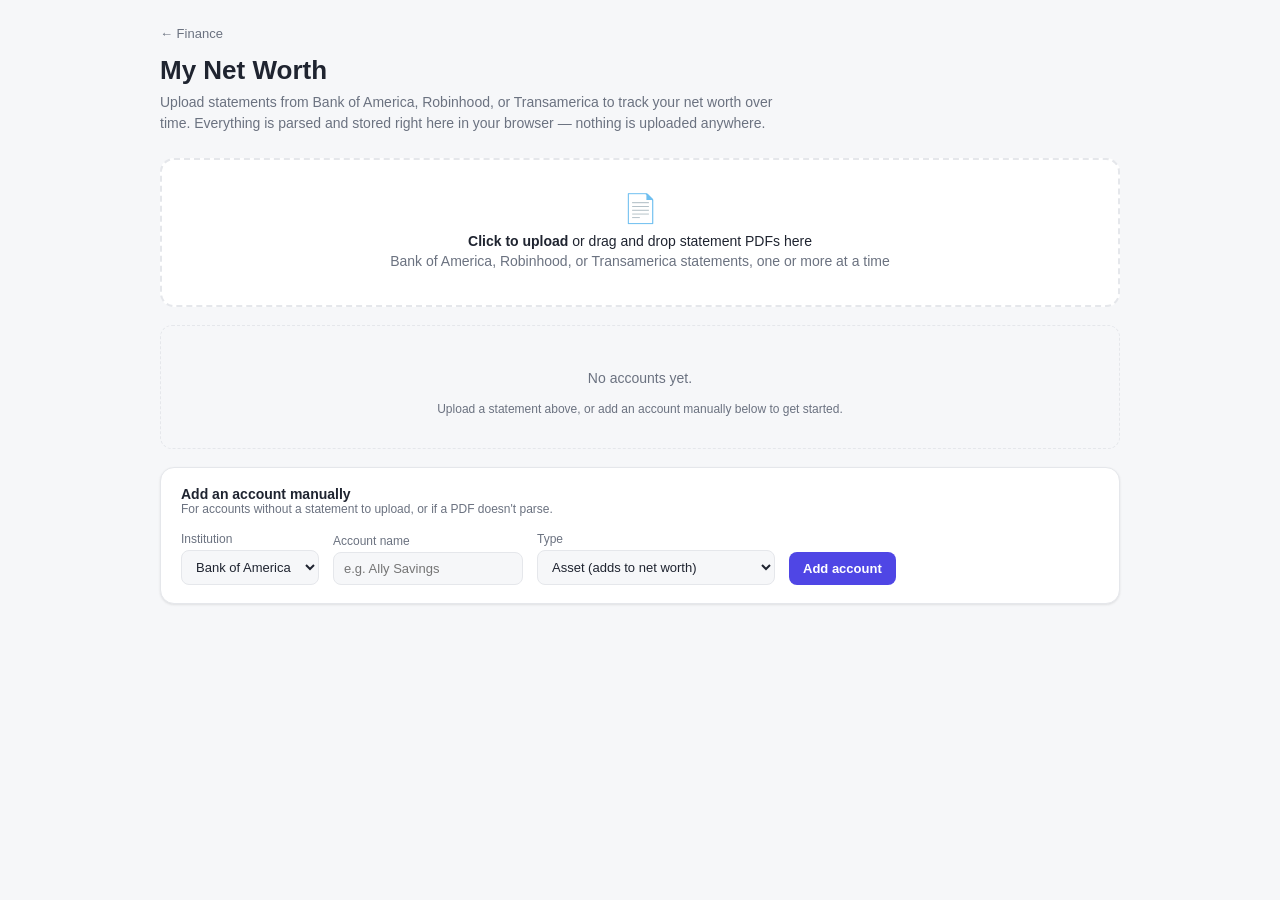
==== net-worth/index.html @ 9e075838 "Add net worth tracker and a finance hub page; rename Spending Analyzer Adds a new local-only app (ne" ====
<!DOCTYPE html>
<html lang="en">
<head>
<meta charset="UTF-8">
<meta name="viewport" content="width=device-width, initial-scale=1.0">
<title>My Net Worth</title>
<link rel="stylesheet" href="styles.css">
</head>
<body>
<div class="wrap">
  <a class="back-link" href="../finance/index.html">← Finance</a>
  <header>
    <h1>My Net Worth</h1>
    <p class="subtitle">
      Upload statements from Bank of America, Robinhood, or Transamerica to track your net worth
      over time. Everything is parsed and stored right here in your browser — nothing is uploaded
      anywhere.
    </p>
  </header>

  <div id="drop-zone" class="drop-zone" tabindex="0" role="button" aria-label="Upload account statements">
    <div class="drop-zone-icon">📄</div>
    <p><strong>Click to upload</strong> or drag and drop statement PDFs here</p>
    <p class="drop-zone-hint">Bank of America, Robinhood, or Transamerica statements, one or more at a time</p>
    <input id="file-input" type="file" accept="application/pdf,.pdf" multiple hidden>
  </div>

  <div id="file-errors"></div>

  <section id="summary" class="summary-grid" hidden>
    <div class="stat-tile">
      <div class="summary-label">Net worth</div>
      <div id="net-worth-value" class="summary-value">$0.00</div>
      <div id="net-worth-meta" class="summary-meta"></div>
    </div>
    <div class="stat-tile">
      <div class="summary-label">Total assets</div>
      <div id="total-assets" class="summary-value value-credit">$0.00</div>
      <div id="assets-meta" class="summary-meta"></div>
    </div>
    <div class="stat-tile">
      <div class="summary-label">Total liabilities</div>
      <div id="total-liabilities" class="summary-value value-debit">$0.00</div>
      <div id="liabilities-meta" class="summary-meta"></div>
    </div>
  </section>

  <section id="chart-section" class="charts-section" hidden>
    <div class="chart-card">
      <h2>Net worth over time</h2>
      <div id="net-worth-chart"></div>
    </div>
    <div class="chart-card">
      <h2>By account</h2>
      <div id="account-chart"></div>
    </div>
  </section>

  <section id="accounts-section" class="table-section" hidden>
    <h2>Accounts</h2>
    <p class="table-hint">
      Each statement you upload is matched to an account by institution and account number — a new
      one is created automatically the first time. Every extracted balance and date is editable
      right here, so a misread PDF is a quick fix, not a bad data point. A transfer between two of
      your own accounts (e.g. Bank of America → Robinhood) is never double-counted: net worth is
      the sum of each account's own latest balance, so one account's drop is simply offset by the
      other's rise.
    </p>
    <div id="account-list"></div>
  </section>

  <div id="empty-state" class="empty-state" hidden>
    <p>No accounts yet.</p>
    <p class="empty-state-hint">
      Upload a statement above, or add an account manually below to get started.
    </p>
  </div>

  <div class="add-account-card">
    <h3>Add an account manually</h3>
    <p class="table-hint">For accounts without a statement to upload, or if a PDF doesn't parse.</p>
    <form id="add-account-form" class="add-account-form">
      <label class="filter-field">
        <span>Institution</span>
        <select id="new-account-institution">
          <option value="Bank of America">Bank of America</option>
          <option value="Robinhood">Robinhood</option>
          <option value="Transamerica">Transamerica</option>
          <option value="Other">Other</option>
        </select>
      </label>
      <label class="filter-field">
        <span>Account name</span>
        <input type="text" id="new-account-name" placeholder="e.g. Ally Savings" maxlength="60" required>
      </label>
      <label class="filter-field">
        <span>Type</span>
        <select id="new-account-kind">
          <option value="asset">Asset (adds to net worth)</option>
          <option value="liability">Liability (subtracts from net worth)</option>
        </select>
      </label>
      <button type="submit" class="btn">Add account</button>
    </form>
  </div>
</div>

<script type="module" src="app.js"></script>
</body>
</html>
---- net-worth/styles.css ----
:root {
  --bg: #f6f7f9;
  --card-bg: #ffffff;
  --text: #1f2430;
  --text-muted: #6b7280;
  --border: #e5e7eb;
  --accent: #4f46e5;
  --accent-hover: #4338ca;
  --danger: #dc2626;
  --danger-hover: #b91c1c;
  --debit: #dc2626;
  --credit: #16a34a;
  --track: #eef0f4;
  --shadow: 0 1px 3px rgba(0,0,0,0.06), 0 1px 2px rgba(0,0,0,0.04);
}

@media (prefers-color-scheme: dark) {
  :root {
    --bg: #14161c;
    --card-bg: #1d2029;
    --text: #e7e9ee;
    --text-muted: #9aa0ac;
    --border: #2b2f3a;
    --accent: #6366f1;
    --accent-hover: #7577f3;
    --danger: #ef4444;
    --danger-hover: #f87171;
    --debit: #f87171;
    --credit: #4ade80;
    --track: #262a35;
    --shadow: 0 1px 3px rgba(0,0,0,0.3), 0 1px 2px rgba(0,0,0,0.2);
  }
}

* { box-sizing: border-box; }

[hidden] { display: none !important; }

body {
  margin: 0;
  background: var(--bg);
  color: var(--text);
  font-family: -apple-system, BlinkMacSystemFont, "Segoe UI", Roboto, Helvetica, Arial, sans-serif;
  padding: 24px 16px 64px;
}

.wrap {
  max-width: 960px;
  margin: 0 auto;
}

.back-link {
  display: inline-block;
  color: var(--text-muted);
  font-size: 13px;
  text-decoration: none;
  margin-bottom: 14px;
}
.back-link:hover { color: var(--accent); }

h1 {
  font-size: 26px;
  font-weight: 700;
  margin: 0 0 6px;
}

h2 {
  font-size: 16px;
  font-weight: 700;
  margin: 0 0 14px;
}

h3 {
  font-size: 14px;
  font-weight: 700;
  margin: 0 0 4px;
}

.subtitle {
  color: var(--text-muted);
  font-size: 14px;
  line-height: 1.5;
  margin: 0 0 24px;
  max-width: 620px;
}

button {
  font-family: inherit;
  cursor: pointer;
}

.btn {
  padding: 9px 14px;
  border-radius: 8px;
  border: none;
  background: var(--accent);
  color: white;
  font-size: 13px;
  font-weight: 600;
}
.btn:hover { background: var(--accent-hover); }

.btn-outline {
  background: transparent;
  border: 1px solid var(--border);
  color: var(--text-muted);
}
.btn-outline:hover {
  border-color: var(--accent);
  color: var(--accent);
}

/* Upload */
.drop-zone {
  border: 2px dashed var(--border);
  border-radius: 14px;
  background: var(--card-bg);
  padding: 32px 20px;
  text-align: center;
  cursor: pointer;
  transition: border-color 0.15s, background 0.15s;
  margin-bottom: 18px;
}
.drop-zone:hover,
.drop-zone:focus-visible {
  border-color: var(--accent);
  outline: none;
}
.drop-zone.drag-over {
  border-color: var(--accent);
  background: color-mix(in srgb, var(--accent) 8%, var(--card-bg));
}
.drop-zone-icon { font-size: 28px; margin-bottom: 8px; }
.drop-zone p { margin: 4px 0; font-size: 14px; }
.drop-zone-hint { color: var(--text-muted); font-size: 12px; }

/* Banners */
.banner {
  padding: 10px 14px;
  border-radius: 8px;
  font-size: 13px;
  margin-bottom: 10px;
}
.banner-error {
  background: color-mix(in srgb, var(--danger) 12%, var(--card-bg));
  color: var(--danger);
  border: 1px solid color-mix(in srgb, var(--danger) 35%, var(--card-bg));
}

.icon-btn {
  background: transparent;
  border: none;
  padding: 6px 8px;
  border-radius: 6px;
  color: var(--text-muted);
  font-size: 13px;
}
.icon-btn:hover { background: var(--track); color: var(--text); }
.icon-btn.danger:hover { color: var(--danger-hover); }

.filter-field { display: flex; flex-direction: column; gap: 4px; font-size: 12px; color: var(--text-muted); }
.filter-field select,
.filter-field input {
  padding: 8px 10px;
  border-radius: 8px;
  border: 1px solid var(--border);
  background: var(--bg);
  color: var(--text);
  font-size: 13px;
}

/* Summary */
.summary-grid {
  display: grid;
  grid-template-columns: repeat(3, 1fr);
  gap: 16px;
  margin-bottom: 18px;
}
@media (max-width: 720px) {
  .summary-grid { grid-template-columns: 1fr; }
}
.stat-tile {
  background: var(--card-bg);
  border: 1px solid var(--border);
  border-radius: 14px;
  padding: 18px 20px;
  box-shadow: var(--shadow);
  min-width: 0;
}
.summary-label { font-size: 13px; color: var(--text-muted); font-weight: 600; }
.summary-value { font-size: 30px; font-weight: 700; margin: 4px 0; }
.summary-value.value-debit { color: var(--debit); }
.summary-value.value-credit { color: var(--credit); }
.summary-meta { font-size: 12px; color: var(--text-muted); line-height: 1.4; }

/* Charts */
.charts-section {
  display: grid;
  grid-template-columns: 1.3fr 1fr;
  gap: 16px;
  margin-bottom: 20px;
}
@media (max-width: 720px) {
  .charts-section { grid-template-columns: 1fr; }
}
.chart-card {
  background: var(--card-bg);
  border: 1px solid var(--border);
  border-radius: 14px;
  padding: 18px 20px;
  box-shadow: var(--shadow);
  min-width: 0;
}
.chart-empty { color: var(--text-muted); font-size: 13px; padding: 20px 0; text-align: center; }

.trend-svg { width: 100%; height: auto; overflow: visible; }
.trend-gridline { stroke: var(--border); stroke-width: 1; }
.trend-zero-line { stroke: var(--text-muted); stroke-width: 1.2; }
.trend-axis-label { fill: var(--text-muted); font-size: 10px; }
.trend-line { fill: none; stroke-width: 2.5; }
.trend-line-dashed { stroke-dasharray: 5 4; stroke-width: 1.5; opacity: 0.8; }
.trend-dot { stroke: var(--card-bg); stroke-width: 1.5; }

.cashflow-legend { display: flex; gap: 16px; margin-bottom: 10px; flex-wrap: wrap; }
.legend-item { display: flex; align-items: center; gap: 6px; font-size: 12px; color: var(--text-muted); }
.legend-dot { width: 8px; height: 8px; border-radius: 50%; flex-shrink: 0; }

.cat-group-header {
  display: flex;
  justify-content: space-between;
  font-size: 11px;
  font-weight: 700;
  text-transform: uppercase;
  letter-spacing: 0.03em;
  color: var(--text-muted);
  margin: 14px 0 8px;
}
.cat-group-header:first-child { margin-top: 0; }
.cat-group-total { font-weight: 600; text-transform: none; letter-spacing: normal; }

.cat-bars { display: flex; flex-direction: column; gap: 10px; margin-bottom: 4px; }
.cat-bar-row { display: grid; grid-template-columns: 110px 1fr 90px; align-items: center; gap: 10px; }
.cat-bar-label { display: flex; align-items: center; gap: 6px; font-size: 12px; overflow: hidden; text-overflow: ellipsis; white-space: nowrap; }
.cat-dot { width: 8px; height: 8px; border-radius: 50%; flex-shrink: 0; }
.cat-bar-track { background: var(--track); border-radius: 6px; height: 10px; overflow: hidden; }
.cat-bar-fill { height: 100%; border-radius: 6px; min-width: 3px; }
.cat-bar-value { font-size: 12px; color: var(--text-muted); text-align: right; white-space: nowrap; }

/* Accounts */
.table-section {
  background: var(--card-bg);
  border: 1px solid var(--border);
  border-radius: 14px;
  padding: 18px 20px;
  box-shadow: var(--shadow);
  margin-bottom: 18px;
}
.table-hint { font-size: 12px; color: var(--text-muted); margin: -6px 0 14px; line-height: 1.5; }

#account-list { display: flex; flex-direction: column; gap: 14px; }
.account-card {
  border: 1px solid var(--border);
  border-radius: 12px;
  padding: 14px 16px;
  background: var(--bg);
}
.account-header {
  display: flex;
  align-items: center;
  gap: 10px;
  flex-wrap: wrap;
  margin-bottom: 6px;
}
.account-name-input {
  flex: 1;
  min-width: 140px;
  font-size: 14px;
  font-weight: 700;
  padding: 6px 8px;
  border-radius: 6px;
  border: 1px solid transparent;
  background: transparent;
  color: var(--text);
}
.account-name-input:hover,
.account-name-input:focus {
  border-color: var(--border);
  background: var(--card-bg);
}
.institution-badge {
  font-size: 11px;
  font-weight: 600;
  padding: 3px 9px;
  border-radius: 999px;
  color: var(--badge-color, var(--text-muted));
  background: color-mix(in srgb, var(--badge-color, var(--text-muted)) 16%, var(--card-bg));
  white-space: nowrap;
}
.account-current { font-size: 13px; color: var(--text-muted); margin-bottom: 10px; }

.snapshot-table { width: 100%; border-collapse: collapse; font-size: 12px; margin-bottom: 10px; }
.snapshot-table th {
  text-align: left;
  font-size: 10px;
  text-transform: uppercase;
  letter-spacing: 0.03em;
  color: var(--text-muted);
  border-bottom: 1px solid var(--border);
  padding: 6px 6px;
}
.snapshot-table td { padding: 5px 6px; border-bottom: 1px solid var(--border); }
.snapshot-table tr:last-child td { border-bottom: none; }
.snapshot-table input[type="date"],
.snapshot-table input[type="number"] {
  padding: 5px 7px;
  border-radius: 6px;
  border: 1px solid var(--border);
  background: var(--card-bg);
  color: var(--text);
  font-size: 12px;
  width: 100%;
  min-width: 90px;
}
.source-cell { color: var(--text-muted); font-size: 11px; white-space: nowrap; max-width: 160px; overflow: hidden; text-overflow: ellipsis; }

.add-snapshot-form {
  display: flex;
  gap: 8px;
  align-items: center;
  flex-wrap: wrap;
}
.add-snapshot-form input {
  padding: 7px 9px;
  border-radius: 8px;
  border: 1px solid var(--border);
  background: var(--card-bg);
  color: var(--text);
  font-size: 12px;
}
.add-snapshot-form .snap-balance { width: 120px; }

.add-account-card {
  background: var(--card-bg);
  border: 1px solid var(--border);
  border-radius: 14px;
  padding: 18px 20px;
  box-shadow: var(--shadow);
}
.add-account-form {
  display: flex;
  gap: 14px;
  align-items: end;
  flex-wrap: wrap;
  margin-top: 10px;
}

/* Empty state */
.empty-state {
  text-align: center;
  color: var(--text-muted);
  font-size: 14px;
  padding: 30px 20px;
  border: 1px dashed var(--border);
  border-radius: 12px;
  margin-bottom: 18px;
}
.empty-state-hint { font-size: 12px; max-width: 480px; margin: 8px auto 0; line-height: 1.5; }
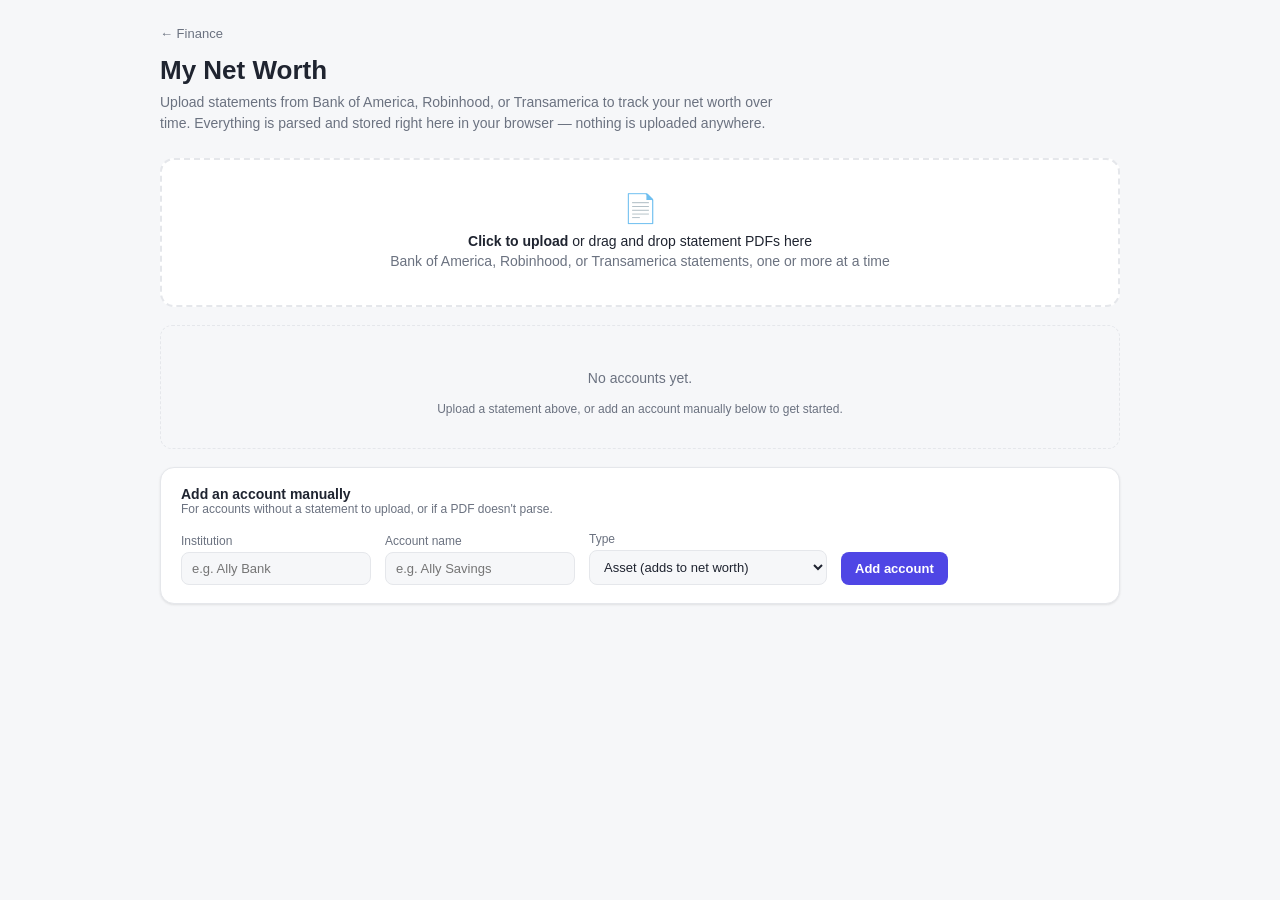
==== commit ffad537d: "Remove Habit Tracker; add sortable table, Data Monitoring, and net worth UX fixes - Remove the Habit" ====
--- a/net-worth/index.html
+++ b/net-worth/index.html
@@ -8,7 +8,7 @@
 </head>
 <body>
 <div class="wrap">
-  <a class="back-link" href="../finance/index.html">← Finance</a>
+  <a class="back-link" href="../index.html">← Finance</a>
   <header>
     <h1>My Net Worth</h1>
     <p class="subtitle">
@@ -82,12 +82,12 @@
     <form id="add-account-form" class="add-account-form">
       <label class="filter-field">
         <span>Institution</span>
-        <select id="new-account-institution">
-          <option value="Bank of America">Bank of America</option>
-          <option value="Robinhood">Robinhood</option>
-          <option value="Transamerica">Transamerica</option>
-          <option value="Other">Other</option>
-        </select>
+        <input type="text" id="new-account-institution" list="institution-suggestions" placeholder="e.g. Ally Bank" maxlength="40" required>
+        <datalist id="institution-suggestions">
+          <option value="Bank of America">
+          <option value="Robinhood">
+          <option value="Transamerica">
+        </datalist>
       </label>
       <label class="filter-field">
         <span>Account name</span>
--- a/net-worth/styles.css
+++ b/net-worth/styles.css
@@ -271,6 +271,16 @@
   flex-wrap: wrap;
   margin-bottom: 6px;
 }
+.account-toggle {
+  background: transparent;
+  border: none;
+  padding: 4px 6px;
+  border-radius: 6px;
+  color: var(--text-muted);
+  font-size: 11px;
+  flex-shrink: 0;
+}
+.account-toggle:hover { background: var(--track); color: var(--text); }
 .account-name-input {
   flex: 1;
   min-width: 140px;
